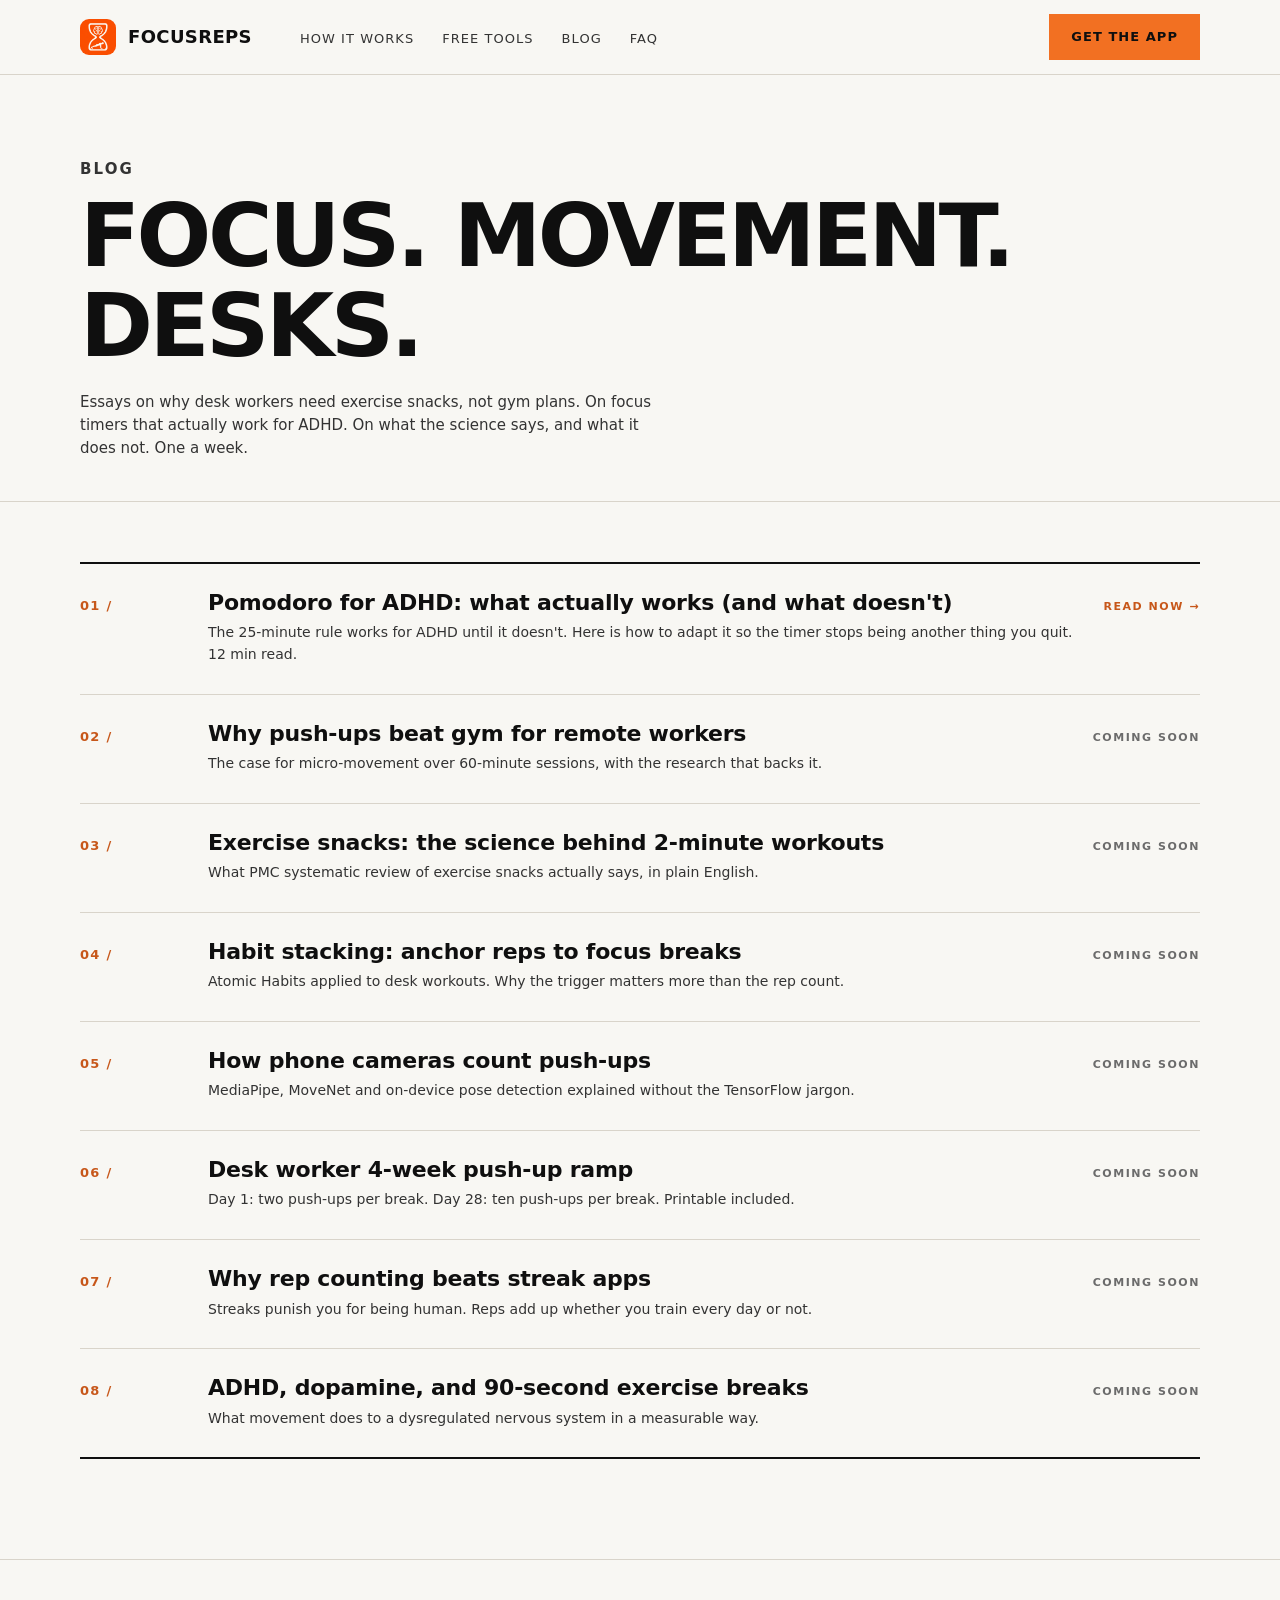
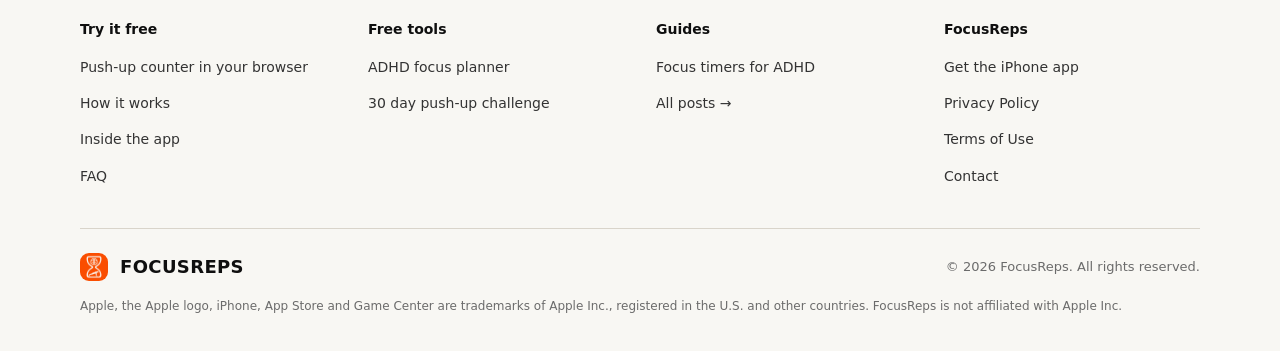
==== blog/index.html @ 4723fe21 "Drop Pomodoro wording, unify footer, move planner URL - Remove "Pomodoro" from home, 30 day challeng" ====
<!doctype html>
<html lang="en">
<head>
<meta charset="utf-8" />
<meta name="viewport" content="width=device-width,initial-scale=1" />
<meta name="theme-color" content="#f8f7f3" />
<title>Blog · FocusReps</title>
<meta name="description" content="Essays on focus, movement, ADHD, and why desk workers need exercise snacks, not gym plans." />
<link rel="canonical" href="https://focusreps.app/blog/" />

<link rel="icon" type="image/png" href="../app-icon.png" />
<link rel="apple-touch-icon" href="../app-icon.png" />


<link rel="stylesheet" href="../styles.css" />
</head>
<body>

<a class="skip" href="#main">Skip to content</a>

<header class="site-header">
  <nav class="nav" aria-label="Primary">
    <a class="brand" href="../index.html" aria-label="FocusReps home">
      <img class="brand-icon" src="../app-icon.png" alt="" width="36" height="36" />
      <span class="brand-name">FocusReps</span>
    </a>
    <ul class="nav-list">
      <li><a href="../#how">How it works</a></li>
      <li><a href="../index.html#tools">Free Tools</a></li>
      <li><a href="index.html">Blog</a></li>
      <li><a href="../#faq">FAQ</a></li>
    </ul>
    <a class="nav-cta" href="https://apps.apple.com/us/app/focus-push-up-set-focusreps/id6827547307?ppid=c766ab44-a775-4fb3-ad46-c6d85a74fd3a">Get the App</a>
  </nav>
</header>

<main id="main">

  <section class="page-head">
    <div class="page-head-inner">
      <p class="eyebrow">Blog</p>
      <h1>Focus. Movement. Desks.</h1>
      <p>Essays on why desk workers need exercise snacks, not gym plans. On focus timers that actually work for ADHD. On what the science says, and what it does not. One a week.</p>
    </div>
  </section>

  <section class="page-list">
    <div class="page-list-inner">

      <article class="list-article" style="cursor:pointer" onclick="location.href='pomodoro-for-adhd/index.html'">
        <span class="idx">01 /</span>
        <div>
          <h2><a href="pomodoro-for-adhd/index.html" style="color:inherit">Pomodoro for ADHD: what actually works (and what doesn't)</a></h2>
          <p>The 25-minute rule works for ADHD until it doesn't. Here is how to adapt it so the timer stops being another thing you quit. 12 min read.</p>
        </div>
        <span class="status live">Read now →</span>
      </article>

      <article class="list-article">
        <span class="idx">02 /</span>
        <div>
          <h2>Why push-ups beat gym for remote workers</h2>
          <p>The case for micro-movement over 60-minute sessions, with the research that backs it.</p>
        </div>
        <span class="status">Coming soon</span>
      </article>

      <article class="list-article">
        <span class="idx">03 /</span>
        <div>
          <h2>Exercise snacks: the science behind 2-minute workouts</h2>
          <p>What PMC systematic review of exercise snacks actually says, in plain English.</p>
        </div>
        <span class="status">Coming soon</span>
      </article>

      <article class="list-article">
        <span class="idx">04 /</span>
        <div>
          <h2>Habit stacking: anchor reps to focus breaks</h2>
          <p>Atomic Habits applied to desk workouts. Why the trigger matters more than the rep count.</p>
        </div>
        <span class="status">Coming soon</span>
      </article>

      <article class="list-article">
        <span class="idx">05 /</span>
        <div>
          <h2>How phone cameras count push-ups</h2>
          <p>MediaPipe, MoveNet and on-device pose detection explained without the TensorFlow jargon.</p>
        </div>
        <span class="status">Coming soon</span>
      </article>

      <article class="list-article">
        <span class="idx">06 /</span>
        <div>
          <h2>Desk worker 4-week push-up ramp</h2>
          <p>Day 1: two push-ups per break. Day 28: ten push-ups per break. Printable included.</p>
        </div>
        <span class="status">Coming soon</span>
      </article>

      <article class="list-article">
        <span class="idx">07 /</span>
        <div>
          <h2>Why rep counting beats streak apps</h2>
          <p>Streaks punish you for being human. Reps add up whether you train every day or not.</p>
        </div>
        <span class="status">Coming soon</span>
      </article>

      <article class="list-article">
        <span class="idx">08 /</span>
        <div>
          <h2>ADHD, dopamine, and 90-second exercise breaks</h2>
          <p>What movement does to a dysregulated nervous system in a measurable way.</p>
        </div>
        <span class="status">Coming soon</span>
      </article>

    </div>
  </section>

</main>

<footer class="site-footer">
  <div class="footer-cols">
    <nav aria-labelledby="ft-try">
      <h3 id="ft-try">Try it free</h3>
      <ul>
        <li><a href="../index.html?demo">Push-up counter in your browser</a></li>
        <li><a href="../index.html#how">How it works</a></li>
        <li><a href="../index.html#showcase">Inside the app</a></li>
        <li><a href="../index.html#faq">FAQ</a></li>
      </ul>
    </nav>
    <nav aria-labelledby="ft-tools">
      <h3 id="ft-tools">Free tools</h3>
      <ul>
        <li><a href="../tools/adhd-focus-planner/index.html">ADHD focus planner</a></li>
        <li><a href="../tools/30-day-pushup-challenge/index.html">30 day push-up challenge</a></li>
      </ul>
    </nav>
    <nav aria-labelledby="ft-blog">
      <h3 id="ft-blog">Guides</h3>
      <ul>
        <li><a href="../blog/pomodoro-for-adhd/index.html">Focus timers for ADHD</a></li>
        <li><a href="../blog/index.html">All posts →</a></li>
      </ul>
    </nav>
    <nav aria-labelledby="ft-app">
      <h3 id="ft-app">FocusReps</h3>
      <ul>
        <li><a href="https://apps.apple.com/us/app/focus-push-up-set-focusreps/id6827547307?ppid=c766ab44-a775-4fb3-ad46-c6d85a74fd3a">Get the iPhone app</a></li>
        <li><a href="https://app.notion.com/p/Privacy-Policy-3d0d6cc99d12807d9302e09c87b76a06" rel="noopener">Privacy Policy</a></li>
        <li><a href="https://app.notion.com/p/Terms-of-Use-3d0d6cc99d12804f85a2ca20c78243a8" rel="noopener">Terms of Use</a></li>
        <li><a href="mailto:pomoc@agilelabs.pl">Contact</a></li>
      </ul>
    </nav>
  </div>
  <div class="footer-bottom">
    <a class="brand" href="../index.html" aria-label="FocusReps home">
      <img class="brand-icon" src="../app-icon.png" alt="" width="28" height="28" style="width:28px;height:28px" />
      <span class="brand-name">FocusReps</span>
    </a>
    <p class="copy">© 2026 FocusReps. All rights reserved.</p>
  </div>
  <p class="footer-legal">Apple, the Apple logo, iPhone, App Store and Game Center are trademarks of Apple Inc., registered in the U.S. and other countries. FocusReps is not affiliated with Apple Inc.</p>
</footer>

</body>
</html>
---- styles.css ----
:root {
  --cream: #f8f7f3;
  --cream-2: #f0efea;
  --ink: #0f0f0f;
  --ink-2: #333333;
  --ink-3: #6b6b6b;
  --line: #d9d4ca;
  --orange: #f27022;
  --orange-dark: #c7571a;
  --orange-light: #fef0e6;
  --max: 1120px;
  --sans: -apple-system, BlinkMacSystemFont, "SF Pro Display", "SF Pro Text", system-ui, "Segoe UI", Roboto, "Helvetica Neue", Arial, sans-serif;
  --mono: var(--sans);
}

* { box-sizing: border-box; }
html { -webkit-text-size-adjust: 100%; scroll-behavior: smooth; }
body {
  margin: 0;
  font-family: var(--sans);
  font-size: 17px;
  line-height: 1.55;
  color: var(--ink);
  background: var(--cream);
  -webkit-font-smoothing: antialiased;
  text-rendering: optimizeLegibility;
}
img, svg { display: block; max-width: 100%; }
a { color: inherit; text-decoration: none; }

.visually-hidden {
  position: absolute; width: 1px; height: 1px; padding: 0; margin: -1px;
  overflow: hidden; clip: rect(0 0 0 0); white-space: nowrap; border: 0;
}
.skip {
  position: absolute; left: -9999px; top: 0;
  background: var(--ink); color: var(--cream); padding: 10px 14px; z-index: 100;
  font-family: var(--mono); font-size: 13px;
}
.skip:focus { left: 10px; top: 10px; }

::selection { background: var(--ink); color: var(--orange); }

/* ========== Header ========== */
.site-header {
  position: sticky; top: 0; z-index: 20;
  background: var(--cream);
  border-bottom: 1px solid var(--line);
}
.nav {
  max-width: calc(var(--max) + 48px); margin: 0 auto; padding: 14px 24px;
  display: flex; align-items: center; gap: 24px;
}
.brand {
  display: flex; align-items: center; gap: 12px;
  font-family: var(--sans); font-weight: 700;
}
.brand-icon {
  width: 36px; height: 36px; border-radius: 9px; display: block;
}
.brand-name {
  font-size: 18px; font-weight: 700;
  text-transform: uppercase; letter-spacing: 0.02em;
}

.nav-list {
  list-style: none; margin: 0 auto 0 24px; padding: 0;
  display: flex; gap: 28px;
}
.nav-list a {
  color: var(--ink-2); font-family: var(--mono); font-size: 13px;
  text-transform: uppercase; letter-spacing: 0.08em; font-weight: 500;
}
.nav-list a:hover { color: var(--orange-dark); }
.nav-cta {
  font-family: var(--mono); font-size: 13px; font-weight: 700;
  text-transform: uppercase; letter-spacing: 0.08em;
  padding: 11px 20px; background: var(--orange); color: var(--ink);
  border: 2px solid var(--orange);
  transition: background .15s ease, border-color .15s ease;
}
.nav-cta:hover { background: var(--ink); border-color: var(--ink); color: var(--orange); }

/* ========== Buttons ========== */
.btn {
  display: inline-flex; align-items: center; justify-content: center; gap: 10px;
  font-family: var(--mono); font-weight: 700; font-size: 14px;
  text-transform: uppercase; letter-spacing: 0.08em;
  padding: 16px 28px; border: 2px solid transparent;
  background: var(--orange); color: var(--ink);
  border-color: var(--orange);
  cursor: pointer; line-height: 1;
  transition: background .15s ease, color .15s ease, border-color .15s ease, transform .1s ease;
}
.btn:hover { background: var(--ink); color: var(--orange); border-color: var(--ink); }
.btn:active { transform: translateY(1px); }
.btn-lg { padding: 20px 32px; font-size: 15px; }
.btn-ghost {
  background: transparent; color: var(--ink); border-color: var(--ink);
}
.btn-ghost:hover { background: var(--ink); color: var(--cream); border-color: var(--ink); }

/* App Store badge (official Apple PNG) */
.appstore-badge {
  display: inline-block; line-height: 0;
  transition: opacity .15s ease, transform .1s ease;
}
.appstore-badge img {
  height: 56px; width: auto; display: block;
}
.appstore-badge:hover { opacity: 0.82; }
.appstore-badge:active { transform: translateY(1px); }

.cta-micro {
  font-family: var(--mono); font-size: 11px; color: var(--ink-3);
  text-transform: uppercase; letter-spacing: 0.12em;
  margin: 14px 0 0;
}

/* ========== Layout helpers ========== */
main > section { padding: 100px 24px; }
.section-head { max-width: 760px; margin: 0 auto 56px; }
.eyebrow {
  display: inline-block; margin: 0 0 16px;
  color: var(--orange-dark);
  font-family: var(--mono); font-size: 12px; font-weight: 700;
  letter-spacing: 0.14em; text-transform: uppercase;
}
h1, h2, h3 { font-family: var(--sans); margin: 0 0 16px; line-height: 1.02; letter-spacing: -0.02em; }
h1 {
  font-size: clamp(56px, 10vw, 140px); font-weight: 700;
  text-transform: uppercase; letter-spacing: -0.04em;
}
.hero-title { font-size: clamp(42px, 6vw, 80px); line-height: 1.0; white-space: nowrap; }
.hero-title em { font-style: normal; color: var(--orange); }
h2 {
  font-size: clamp(36px, 5vw, 64px); font-weight: 700;
  text-transform: uppercase; letter-spacing: -0.03em;
}
h3 { font-size: 20px; font-weight: 700; text-transform: uppercase; letter-spacing: 0.02em; }

/* ========== Hero ========== */
.hero {
  background: var(--cream);
  padding: 48px 24px 64px;
  border-bottom: 1px solid var(--line);
}
.hero-grid {
  width: 100%; max-width: var(--max); margin: 0 auto;
  display: grid; grid-template-columns: 1.2fr 1fr; gap: 60px; align-items: center;
}
.hero-grid > * { min-width: 0; }
.hero-title { margin-bottom: 24px; }
.hero-sub {
  font-family: var(--mono); font-size: clamp(18px, 1.7vw, 22px); line-height: 1.5;
  color: var(--ink-2); max-width: 36ch;
  margin: 0 0 36px;
}
.btn-demo { height: 56px; padding: 0 28px; }
.hero-sub strong { color: var(--ink); font-weight: 500; }
.cta-row { display: flex; flex-wrap: wrap; gap: 14px; align-items: center; margin-bottom: 0; scroll-margin-top: 90px; }

/* ========== Phone frame + live timer ========== */
.phone-visual {
  position: relative;
  display: flex; justify-content: center;
}
.phone-frame {
  position: relative;
  width: 300px;
  background: var(--ink);
  border-radius: 44px;
  padding: 10px;
  box-shadow:
    0 2px 0 var(--line),
    0 40px 60px -30px rgba(0, 0, 0, 0.4);
}
.phone-frame::before {
  content: ""; position: absolute; top: 20px; left: 50%; transform: translateX(-50%);
  width: 100px; height: 28px; background: var(--ink); border-radius: 999px; z-index: 2;
}
.phone-video {
  width: 100%; display: block;
  border-radius: 34px;
  background: var(--ink);
  aspect-ratio: 9 / 19.5;
  object-fit: cover;
}

.phone-screen-live {
  width: 100%; aspect-ratio: 9 / 19.5;
  background: var(--cream);
  border-radius: 34px;
  padding: 54px 20px 24px;
  display: flex; flex-direction: column; align-items: center;
  overflow: hidden;
  position: relative;
}
.live-eyebrow {
  font-family: var(--sans); font-size: 11px; font-weight: 700;
  color: var(--orange); text-transform: uppercase; letter-spacing: 0.14em;
  margin: 6px 0 4px;
}
.live-title {
  font-family: var(--sans); font-size: 22px; font-weight: 700;
  color: var(--ink); text-transform: uppercase; letter-spacing: -0.01em;
  margin: 0 0 22px;
}
.live-ring {
  width: 180px; height: 180px; border-radius: 50%;
  border: 7px solid var(--orange);
  display: grid; place-items: center;
  margin: 0 0 20px;
  position: relative;
}
.live-timer {
  font-family: var(--sans); font-weight: 700; font-size: 38px;
  letter-spacing: -0.03em; color: var(--ink);
  font-variant-numeric: tabular-nums;
  line-height: 1;
}
.live-remaining {
  font-family: var(--sans); font-size: 10px; font-weight: 600;
  color: var(--ink-3); text-transform: uppercase; letter-spacing: 0.14em;
  margin-top: 10px;
}
.live-upnext {
  width: 100%; margin-top: auto;
  background: #fff; border: 1px solid var(--line); border-radius: 14px;
  padding: 10px 12px;
  display: flex; align-items: center; gap: 10px;
  box-shadow: 0 1px 0 rgba(0,0,0,0.03);
}
.live-upnext-icon {
  width: 28px; height: 28px; border-radius: 7px;
  background: var(--orange-light); color: var(--orange);
  display: grid; place-items: center;
  font-family: var(--mono); font-weight: 700; font-size: 14px;
}
.live-upnext-text {
  font-size: 10px; color: var(--ink-2);
  line-height: 1.3;
}
.live-upnext-text .ue {
  font-family: var(--sans); font-size: 8px; font-weight: 700;
  color: var(--ink-3); text-transform: uppercase; letter-spacing: 0.14em;
  display: block;
}
.live-upnext-text .ut {
  display: block; margin-top: 2px; font-weight: 600; color: var(--ink);
  font-size: 11px;
}

/* ========== Pain section ========== */
.pain {
  background: var(--ink); color: var(--cream);
  text-align: left;
  padding: 100px 24px;
}
.pain-inner { max-width: 900px; margin: 0 auto; }
.pain h2 {
  color: var(--cream);
  margin-bottom: 32px;
}
.pain h2 em {
  font-style: normal; color: var(--orange);
}
.pain p {
  font-family: var(--mono); font-size: 16px; line-height: 1.7;
  color: #b5b2ac; margin: 0; max-width: 60ch;
}

/* ========== Rhythm (what's a micro exercise) ========== */
.rhythm { background: var(--cream); padding: 100px 24px 0; text-align: left; }
.rhythm + .how { padding-top: 24px; }
.rhythm-inner { max-width: 900px; margin: 0 auto; }
.rhythm-inner > h2 { margin-bottom: 32px; }
.rhythm-inner > h2 em { font-style: normal; color: var(--orange); }
.rhythm-inner > p {
  font-family: var(--mono); font-size: 16px; line-height: 1.7;
  color: var(--ink-2); margin: 0 0 20px; max-width: 60ch;
}
.rhythm-inner > p:last-of-type { margin-bottom: 48px; }
.rhythm-inner > p strong { color: var(--ink); font-weight: 600; }
.rhythm-inner > p em { font-style: italic; }
.rhythm-timeline {
  display: grid;
  grid-template-columns: 2fr 1fr 2fr 1fr 0.6fr;
  gap: 10px;
  margin: 0;
}
.rhythm-block {
  border: 2px solid var(--ink);
  padding: 12px 14px;
  display: flex; flex-direction: row; align-items: center; gap: 12px;
  min-height: 64px;
  font-family: var(--mono);
  text-transform: uppercase; letter-spacing: 0.08em;
}
.rhythm-block .rb-icon {
  display: inline-flex; align-items: center; justify-content: center;
  width: 32px; height: 32px; flex: 0 0 32px;
}
.rhythm-block .rb-icon svg { width: 100%; height: 100%; display: block; }
.rhythm-block .rb-label {
  font-size: 13px; font-weight: 700;
  line-height: 1.1;
}
.rhythm-block .rb-meta {
  font-size: 11px; opacity: 0.75;
  margin-left: auto;
}
.rhythm-block.is-focus {
  background: var(--ink); color: var(--cream);
}
.rhythm-block.is-break {
  background: var(--orange); color: var(--ink);
  border-color: var(--ink);
  position: relative;
}
.rhythm-block.is-break::after {
  content: "";
  position: absolute;
  inset: -2px -2px auto -2px;
  height: 6px;
  background: var(--ink);
}
.rhythm-block.is-dots {
  background: transparent;
  color: var(--ink-3);
  border-style: dashed;
  border-color: var(--line);
  justify-content: center;
  font-size: 18px; letter-spacing: 0.3em;
  padding: 12px 6px;
}
.rhythm-block.is-dots .rb-label { font-size: 16px; }
.rhythm-axis {
  font-family: var(--mono); font-size: 11px;
  text-transform: uppercase; letter-spacing: 0.12em;
  color: var(--ink-3);
  text-align: right;
  margin: 10px 0 0;
  padding-right: 2px;
}
.rhythm-sum {
  margin: 32px 0 0;
  font-family: var(--mono); font-size: 16px; line-height: 1.7;
  color: var(--ink-2); max-width: 60ch;
}
.rhythm-sum strong { color: var(--ink); font-weight: 700; }

/* ========== How it works (monospace sequence) ========== */
.how { background: var(--cream); }
.steps {
  max-width: var(--max); margin: 0 auto; padding: 0;
  list-style: none;
  display: grid; grid-template-columns: repeat(4, 1fr); gap: 20px;
}
.steps li {
  display: flex; flex-direction: column;
  background: #fff;
  border: 1px solid var(--line);
  border-radius: 20px;
  padding: 28px 24px;
}
.step-num {
  font-family: var(--sans); font-size: 30px; font-weight: 800;
  line-height: 1; letter-spacing: -0.01em; text-transform: uppercase;
  color: var(--orange);
  margin-bottom: 20px;
}
.steps h3 {
  margin: 0 0 8px;
  font-size: 21px; line-height: 1.15;
  text-transform: none; letter-spacing: -0.01em;
}
.steps p {
  color: var(--ink-2); margin: 0 0 20px;
  font-size: 15px; line-height: 1.5;
}
.step-tag {
  margin-top: auto;
  font-family: var(--mono); font-size: 11px; font-weight: 600; letter-spacing: 0.14em;
  text-transform: uppercase; color: var(--ink-3);
}
@media (max-width: 1080px) {
  .steps { grid-template-columns: repeat(2, 1fr); }
}

/* ========== Get the app (text band) ========== */
.get-app { background: var(--cream); text-align: center; }
.get-app-inner { max-width: 760px; margin: 0 auto; }
.get-app h2 { font-size: clamp(32px, 4.4vw, 52px); margin-bottom: 20px; }
.get-app p {
  margin: 0 auto 32px; max-width: 58ch;
  font-size: clamp(17px, 1.6vw, 20px); line-height: 1.55; color: var(--ink-2);
}
.get-app .appstore-badge { display: inline-block; }
.get-app .appstore-badge img { height: 60px; }

/* ========== See it in action ========== */
.showcase {
  background: var(--cream);
  padding: 100px 24px;
  border-top: 1px solid var(--line);
}
.showcase-grid {
  max-width: 100%; margin: 0 auto; padding: 0 24px 20px;
  display: flex; gap: 20px;
  overflow-x: auto;
  scroll-snap-type: x mandatory;
  scrollbar-color: var(--ink) var(--cream-2);
  justify-content: center;
}
@media (max-width: 1180px) {
  .showcase-grid { justify-content: flex-start; }
}
.showcase-item {
  margin: 0;
  flex: 0 0 220px;
  scroll-snap-align: start;
  display: flex; flex-direction: column; align-items: center;
  gap: 18px;
}
.showcase-phone {
  position: relative;
  width: 220px;
  background: var(--ink);
  border-radius: 36px;
  padding: 8px;
  box-shadow: 0 2px 0 var(--line), 0 30px 50px -25px rgba(0, 0, 0, 0.4);
}
.showcase-phone img {
  width: 100%; height: auto; display: block;
  border-radius: 28px;
}
.showcase-caption {
  text-align: center;
  font-family: var(--mono); font-size: 11px; line-height: 1.5;
  color: var(--ink-2);
  text-transform: uppercase; letter-spacing: 0.08em;
}
.showcase-caption strong {
  display: block; margin-bottom: 4px;
  color: var(--orange-dark); font-weight: 700;
  font-size: 11px; letter-spacing: 0.14em;
}

/* ========== Features ========== */
.features { background: var(--cream-2); }
.feature-grid {
  max-width: var(--max); margin: 0 auto;
  display: grid; grid-template-columns: repeat(3, 1fr); gap: 2px;
  background: var(--line);
  border: 1px solid var(--line);
}
.feature {
  background: var(--cream); padding: 36px 28px;
  transition: background .15s ease;
}
.feature:hover { background: var(--cream-2); }
.feature-num {
  font-family: var(--mono); font-size: 11px; font-weight: 700;
  letter-spacing: 0.14em; color: var(--orange-dark);
  margin-bottom: 20px;
  display: block;
}
.feature h3 { margin-bottom: 10px; font-size: 18px; }
.feature p { color: var(--ink-2); margin: 0; font-size: 15px; }

/* ========== Receipt stats ========== */
.stats {
  background: var(--cream);
}
.stats-inner {
  max-width: 820px; margin: 0 auto;
  font-family: var(--mono);
}
.stats-head {
  font-family: var(--mono); font-size: 12px; letter-spacing: 0.14em;
  text-transform: uppercase; color: var(--ink-3);
  padding-bottom: 20px;
  border-bottom: 2px solid var(--ink);
  margin-bottom: 0;
  display: flex; justify-content: space-between;
}
.stat-rows {
  list-style: none; margin: 0; padding: 0;
}
.stat-rows li {
  display: grid;
  grid-template-columns: 1fr auto;
  gap: 20px;
  padding: 20px 0;
  border-bottom: 1px dashed var(--line);
  font-family: var(--mono);
  font-size: 15px;
  align-items: baseline;
}
.stat-rows li:last-child { border-bottom: 2px solid var(--ink); }
.stat-key {
  color: var(--ink-2);
  text-transform: uppercase; letter-spacing: 0.1em;
  font-size: 13px;
}
.stat-val {
  color: var(--ink); font-weight: 700;
  font-variant-numeric: tabular-nums;
  font-size: 17px;
}
.stat-val em {
  font-style: normal; color: var(--orange-dark); font-weight: 700;
}

/* ========== Not for you ========== */
.notforyou { background: var(--cream); }
.not-list {
  list-style: none; padding: 0;
  max-width: 820px; margin: 0 auto;
  border-top: 2px solid var(--ink);
}
.not-list li {
  padding: 22px 0;
  border-bottom: 1px solid var(--line);
  color: var(--ink-2);
  font-size: 16px;
  display: grid;
  grid-template-columns: 60px 1fr;
  gap: 20px;
  align-items: baseline;
}
.not-list li::before {
  content: "NO";
  font-family: var(--mono); font-size: 12px; font-weight: 700;
  letter-spacing: 0.14em; color: var(--orange-dark);
}

/* ========== Free tools teaser ========== */
.tools-teaser { background: var(--cream-2); }
.tools-grid {
  max-width: var(--max); margin: 0 auto;
  display: grid; grid-template-columns: repeat(2, 1fr); gap: 20px;
}
.tool-card {
  background: var(--cream);
  border: 1px solid var(--line);
  padding: 28px;
  display: flex; flex-direction: column;
  transition: border-color .15s ease, transform .15s ease;
}
.tool-card:hover { border-color: var(--ink); transform: translateY(-2px); }
.tool-card .tool-tag {
  font-family: var(--mono); font-size: 11px; font-weight: 700;
  letter-spacing: 0.14em; color: var(--orange-dark);
  text-transform: uppercase;
  margin-bottom: 16px;
}
.tool-card h3 { margin-bottom: 10px; font-size: 20px; text-transform: none; letter-spacing: -0.01em; }
.tool-card p { color: var(--ink-2); margin: 0 0 20px; font-size: 15px; flex: 1; }
.tool-card .tool-cta {
  font-family: var(--mono); font-size: 12px; font-weight: 700;
  letter-spacing: 0.1em; color: var(--ink);
  text-transform: uppercase;
  margin-top: auto;
}
.tool-card .tool-cta.disabled { color: var(--ink-3); }

/* ========== FAQ ========== */
.faq { background: var(--cream-2); }
.faq-list { max-width: 820px; margin: 0 auto; border-top: 2px solid var(--ink); }
details {
  border-bottom: 1px solid var(--line);
  padding: 24px 0;
}
summary {
  cursor: pointer; font-weight: 600; font-size: 18px;
  list-style: none; display: flex; justify-content: space-between; align-items: center; gap: 20px;
  padding: 2px 0;
  font-family: var(--sans);
  letter-spacing: -0.01em;
}
summary::-webkit-details-marker { display: none; }
summary::after {
  content: "+"; color: var(--orange-dark); font-size: 24px; font-weight: 400;
  font-family: var(--mono); line-height: 1;
  transition: transform .2s ease;
}
details[open] summary::after { content: "–"; }
details p {
  color: var(--ink-2); margin: 14px 0 0;
  font-family: var(--mono); font-size: 14px; line-height: 1.7;
}

/* ========== Final CTA ========== */
.final-cta {
  text-align: center;
  background: var(--ink); color: var(--cream);
  padding: 120px 24px;
}
.final-cta h2 { color: var(--cream); margin-bottom: 20px; }
.final-cta h2 em { font-style: normal; color: var(--orange); }
.final-cta p {
  color: #b5b2ac; margin: 0 auto 36px; max-width: 44ch;
  font-family: var(--mono); font-size: 14px; line-height: 1.7;
}
.final-cta-row {
  display: inline-flex; gap: 14px; align-items: center; flex-wrap: wrap; justify-content: center;
}
.final-cta .appstore-badge img { height: 56px; }
.final-cta .btn-demo:hover { background: var(--cream); color: var(--ink); border-color: var(--cream); }
.final-cta .cta-micro { color: #808080; margin-top: 24px; }

/* ========== Waitlist form ========== */
.waitlist {
  display: flex; flex-wrap: wrap; gap: 10px;
  width: 100%; max-width: 520px;
  margin: 0;
}
.waitlist .wl-field {
  flex: 1 1 180px; min-width: 0;
}
.waitlist input {
  width: 100%;
  font-family: var(--mono); font-size: 14px;
  padding: 14px 16px;
  border: 2px solid var(--ink);
  background: var(--cream);
  color: var(--ink);
  border-radius: 0;
  outline: none;
  transition: border-color 0.15s, background 0.15s;
}
.waitlist input::placeholder { color: var(--ink-3); text-transform: none; }
.waitlist input:focus {
  border-color: var(--orange);
  background: #fff;
}
.waitlist button {
  font-family: var(--mono); font-weight: 700; font-size: 14px;
  text-transform: uppercase; letter-spacing: 0.08em;
  padding: 14px 24px;
  background: var(--orange); color: var(--ink);
  border: 2px solid var(--orange);
  border-radius: 0;
  cursor: pointer;
  transition: background 0.15s ease, border-color 0.15s ease, color 0.15s ease;
  white-space: nowrap;
}
.waitlist button:hover { background: var(--ink); border-color: var(--ink); color: var(--orange); }
.waitlist button:active { transform: translateY(1px); }
.waitlist button:disabled { opacity: 0.6; cursor: wait; }
.waitlist .wl-status {
  flex-basis: 100%;
  font-family: var(--mono); font-size: 12px;
  text-transform: uppercase; letter-spacing: 0.06em;
  color: var(--ink-3);
  min-height: 1em;
  margin: 2px 2px 0;
}
.waitlist .wl-status.is-ok { color: var(--orange-dark); }
.waitlist .wl-status.is-err { color: #b00020; }

/* Dark variant inside .final-cta */
.final-cta .waitlist { margin: 0 auto; justify-content: center; }
.final-cta .waitlist input {
  background: #1a1a1a;
  border-color: var(--cream);
  color: var(--cream);
}
.final-cta .waitlist input::placeholder { color: #7a7a7a; }
.final-cta .waitlist input:focus {
  border-color: var(--orange);
  background: #000;
}
.final-cta .waitlist button:hover { background: var(--cream); border-color: var(--cream); color: var(--ink); }
.final-cta .waitlist .wl-status { color: #808080; }
.final-cta .waitlist .wl-status.is-ok { color: var(--orange); }

/* ========== Footer ========== */
.site-footer {
  border-top: 1px solid var(--line);
  padding: 36px 24px; background: var(--cream);
}
/* Multi-column footer (home) */
.footer-cols {
  max-width: var(--max); margin: 0 auto; padding: 24px 0 40px;
  display: grid; grid-template-columns: repeat(4, 1fr); gap: 32px;
}
.footer-cols h3 {
  margin: 0 0 14px; font-size: 14px; font-weight: 700; letter-spacing: 0; text-transform: none; line-height: 1.3;
}
.site-footer .footer-cols ul { list-style: none; margin: 0; padding: 0; display: grid; gap: 10px; }
.site-footer .footer-cols a { font-size: 14px; color: var(--ink-2); }
.site-footer .footer-cols a:hover { color: var(--orange-dark); }
.footer-bottom {
  max-width: var(--max); margin: 0 auto; padding-top: 24px;
  border-top: 1px solid var(--line);
  display: flex; flex-wrap: wrap; gap: 16px; align-items: center; justify-content: space-between;
  font-size: 13px;
}
.footer-legal {
  max-width: var(--max); margin: 16px auto 0;
  font-size: 12px; line-height: 1.5; color: var(--ink-3);
}
@media (max-width: 760px) {
  .footer-cols { grid-template-columns: repeat(2, 1fr); }
}
.footer-linkbtn {
  border: 0; background: none; padding: 0; cursor: pointer;
  font: inherit; font-size: 14px; color: var(--ink-2); text-align: left;
}
.footer-linkbtn:hover { color: var(--orange-dark); }

/* Cookie consent */
.cookie-banner {
  position: fixed; left: 16px; right: 16px; bottom: 16px; z-index: 50;
  max-width: 720px; margin: 0 auto;
  display: flex; flex-wrap: wrap; gap: 16px; align-items: center; justify-content: space-between;
  padding: 18px 20px; border-radius: 16px;
  background: var(--ink); color: var(--cream);
  box-shadow: 0 20px 50px rgba(0,0,0,.3);
}
.cookie-banner[hidden] { display: none; }
.cookie-banner p { margin: 0; flex: 1 1 320px; font-size: 14px; line-height: 1.5; }
.cookie-banner a { text-decoration: underline; }
.cookie-actions { display: flex; gap: 10px; }
.cookie-banner .btn { padding: 12px 20px; font-size: 13px; }
.cookie-banner .btn-ghost { color: var(--cream); border-color: #5e5e66; }
.cookie-banner .btn-ghost:hover { background: var(--cream); color: var(--ink); }
.footer-inner {
  max-width: var(--max); margin: 0 auto;
  display: flex; flex-wrap: wrap; gap: 20px;
  align-items: center; justify-content: space-between;
  font-family: var(--mono); font-size: 12px;
  text-transform: uppercase; letter-spacing: 0.08em;
}
.site-footer nav ul {
  list-style: none; margin: 0; padding: 0;
  display: flex; flex-wrap: wrap; gap: 24px;
}
.site-footer nav a { color: var(--ink-3); }
.site-footer nav a:hover { color: var(--ink); }
.copy { color: var(--ink-3); margin: 0; }

/* ========== Subpage styles (blog, tools) ========== */
.page-head {
  padding: 80px 24px 40px;
  background: var(--cream);
  border-bottom: 1px solid var(--line);
}
.page-head-inner {
  max-width: var(--max); margin: 0 auto;
}
.page-head h1 {
  font-size: clamp(44px, 7vw, 88px);
  margin: 10px 0 20px;
}
.page-head p {
  font-family: var(--mono); font-size: 15px; color: var(--ink-2);
  max-width: 60ch; margin: 0;
}
.page-list {
  padding: 60px 24px 100px;
  background: var(--cream);
}
.page-list-inner {
  max-width: var(--max); margin: 0 auto;
}
.list-article {
  display: grid;
  grid-template-columns: 100px 1fr auto;
  gap: 28px;
  padding: 28px 0;
  border-top: 1px solid var(--line);
  align-items: baseline;
}
.list-article:first-child { border-top: 2px solid var(--ink); }
.list-article:last-child { border-bottom: 2px solid var(--ink); }
.list-article .idx {
  font-family: var(--mono); font-size: 13px; font-weight: 700;
  color: var(--orange-dark); letter-spacing: 0.1em;
}
.list-article h2 {
  margin: 0 0 8px; font-size: 22px;
  text-transform: none; letter-spacing: -0.01em;
}
.list-article p { color: var(--ink-2); margin: 0; font-size: 14px; }
.list-article .status {
  font-family: var(--mono); font-size: 11px; font-weight: 700;
  letter-spacing: 0.14em; text-transform: uppercase;
  color: var(--ink-3);
  justify-self: end;
}
.list-article .status.live { color: var(--orange-dark); }

/* ========== Download tool page ========== */
.tool-page {
  background: var(--cream);
  padding: 60px 24px 100px;
}
.tool-page-inner {
  max-width: 820px; margin: 0 auto;
}
.tool-page-header {
  display: grid;
  grid-template-columns: 1fr 240px;
  gap: 48px;
  align-items: start;
  padding-bottom: 48px;
  border-bottom: 2px solid var(--ink);
}
.tool-page-header .tool-copy h1 {
  font-size: clamp(40px, 6vw, 68px);
  text-transform: none; letter-spacing: -0.03em;
  margin-bottom: 20px;
  line-height: 1.02;
}
.tool-page-header .tool-copy h1 em {
  font-style: normal; color: var(--orange);
}
.tool-page-header .tool-copy .lede {
  font-family: var(--mono); font-size: 15px; line-height: 1.7;
  color: var(--ink-2); margin: 0 0 32px;
}
.tool-page-header .tool-copy strong { color: var(--ink); font-weight: 500; }
.download-row {
  display: flex; flex-wrap: wrap; gap: 14px; align-items: center;
}
.download-micro {
  font-family: var(--mono); font-size: 11px; color: var(--ink-3);
  text-transform: uppercase; letter-spacing: 0.12em;
  margin: 14px 0 0;
}
.pdf-preview {
  background: var(--ink);
  padding: 10px;
  display: flex; align-items: center; justify-content: center;
}
.pdf-preview-page {
  background: #fff;
  width: 100%; aspect-ratio: 8.5 / 11;
  padding: 24px 20px;
  font-family: var(--mono); font-size: 7px;
  color: #333;
  line-height: 1.3;
  position: relative;
  overflow: hidden;
}
.pdf-preview-page .pp-title {
  font-family: var(--sans); font-size: 14px; font-weight: 700;
  text-transform: uppercase; letter-spacing: -0.01em;
  color: #0f0f0f;
  margin-bottom: 2px;
}
.pdf-preview-page .pp-sub {
  font-family: var(--mono); font-size: 7px;
  color: #c7571a; letter-spacing: 0.1em;
  text-transform: uppercase;
  margin-bottom: 14px;
}
.pdf-preview-page .pp-section-head {
  font-family: var(--mono); font-size: 7px; font-weight: 700;
  letter-spacing: 0.12em; color: #c7571a;
  text-transform: uppercase;
  margin: 10px 0 4px;
}
.pdf-preview-page .pp-line {
  display: block; border-bottom: 0.5px solid #ccc;
  height: 10px; margin-bottom: 4px;
}
.pdf-preview-page .pp-grid {
  display: grid; grid-template-columns: repeat(5, 1fr); gap: 3px;
  margin-top: 4px;
}
.pdf-preview-page .pp-cell {
  aspect-ratio: 1; border: 0.5px solid #999;
}
.pdf-preview-page .pp-cell.on { background: #f27022; border-color: #f27022; }

.pdf-preview-page .pp-grid-30 {
  display: grid; grid-template-columns: repeat(5, 1fr); gap: 2px;
  margin-top: 4px;
}
.pdf-preview-page .pp-grid-30 .pp-cell {
  aspect-ratio: 1.3;
  display: flex; align-items: center; justify-content: center;
  font-family: var(--sans); font-size: 10px; font-weight: 700;
  color: #0f0f0f;
  border: 0.5px solid #0f0f0f;
  background: #fff;
}
.pdf-preview-page .pp-grid-30 .pp-cell.rest {
  background: transparent; color: #999;
  border-style: dashed; border-color: #999;
  font-size: 9px;
}
.pdf-preview-page .pp-grid-30 .pp-cell.final {
  background: #f27022; border-color: #0f0f0f; color: #0f0f0f;
}

.tool-section {
  padding: 56px 0;
  border-bottom: 1px solid var(--line);
}
.tool-section:last-child { border-bottom: 0; }
.tool-section h2 {
  font-size: clamp(28px, 3.4vw, 36px);
  text-transform: uppercase; letter-spacing: -0.02em;
  margin-bottom: 32px;
}
.tool-section p {
  font-family: var(--sans); font-size: 17px; line-height: 1.7;
  color: var(--ink-2); margin: 0 0 20px;
}
.tool-sheet-list, .tool-step-list, .tool-who-list {
  list-style: none; padding: 0; margin: 0;
  border-top: 2px solid var(--ink);
}
.tool-sheet-list li, .tool-step-list li, .tool-who-list li {
  display: grid;
  grid-template-columns: 80px 1fr;
  gap: 24px;
  padding: 22px 0;
  border-bottom: 1px solid var(--line);
  align-items: baseline;
}
.tool-sheet-list .tag, .tool-step-list .tag, .tool-who-list .tag {
  font-family: var(--mono); font-size: 12px; font-weight: 700;
  color: var(--orange-dark); letter-spacing: 0.14em;
  text-transform: uppercase;
}
.tool-sheet-list h3, .tool-step-list h3, .tool-who-list h3 {
  margin: 0 0 6px;
  font-size: 18px;
  text-transform: none; letter-spacing: -0.01em;
}
.tool-sheet-list p, .tool-step-list p, .tool-who-list p {
  margin: 0; color: var(--ink-2); font-size: 15px; line-height: 1.6;
}
.tool-tips {
  background: var(--cream-2);
  padding: 32px 36px;
  border-left: 4px solid var(--orange);
  margin-top: 36px;
}
.tool-tips h3 {
  font-size: 14px; margin: 0 0 16px;
  color: var(--ink); letter-spacing: 0.1em;
}
.tool-tips ul {
  list-style: none; padding: 0; margin: 0;
}
.tool-tips li {
  font-family: var(--mono); font-size: 13px; line-height: 1.7;
  color: var(--ink-2);
  padding: 6px 0 6px 20px; position: relative;
}
.tool-tips li::before {
  content: "·"; position: absolute; left: 4px;
  color: var(--orange); font-weight: 700;
}
.tool-tips li strong { color: var(--ink); font-weight: 700; }

/* ========== Article (blog post) ========== */
.article {
  background: var(--cream);
  padding: 60px 24px 100px;
}
.article-inner {
  max-width: 720px; margin: 0 auto;
}
.article-eyebrow {
  font-family: var(--mono); font-size: 12px; font-weight: 700;
  color: var(--orange-dark); letter-spacing: 0.14em; text-transform: uppercase;
  margin: 0 0 20px;
}
.article h1 {
  font-size: clamp(40px, 6vw, 68px);
  text-transform: none; letter-spacing: -0.03em;
  margin-bottom: 20px;
  line-height: 1.02;
}
.article h1 em {
  font-style: normal; color: var(--orange);
}
.article .lede {
  font-family: var(--sans); font-size: 20px; line-height: 1.5;
  color: var(--ink-2); max-width: 60ch;
  margin: 0 0 32px;
}
.article-meta {
  display: flex; flex-wrap: wrap; gap: 24px;
  padding: 18px 0;
  border-top: 2px solid var(--ink);
  border-bottom: 1px solid var(--line);
  margin-bottom: 48px;
  font-family: var(--mono); font-size: 12px;
  text-transform: uppercase; letter-spacing: 0.1em;
  color: var(--ink-3);
}
.article-meta strong { color: var(--ink); font-weight: 700; }

.article .tldr {
  background: var(--cream-2);
  border-left: 4px solid var(--orange);
  padding: 24px 28px;
  margin: 32px 0 48px;
}
.article .tldr-label {
  display: block;
  font-family: var(--mono); font-size: 11px; font-weight: 700;
  color: var(--orange-dark); letter-spacing: 0.14em;
  text-transform: uppercase;
  margin-bottom: 10px;
}
.article .tldr h2 {
  font-size: 22px; margin: 0 0 14px;
  text-transform: none; letter-spacing: -0.01em;
}
.article .tldr ul { margin-bottom: 0; }

.article h2 {
  font-size: clamp(28px, 3.6vw, 40px);
  text-transform: none; letter-spacing: -0.02em;
  margin: 60px 0 20px;
  line-height: 1.1;
}
.article h3 {
  font-family: var(--sans); font-size: 20px; font-weight: 700;
  text-transform: none; letter-spacing: -0.01em;
  margin: 36px 0 14px;
  color: var(--ink);
}

.article p {
  font-family: var(--sans); font-size: 18px; line-height: 1.72;
  color: var(--ink-2); margin: 0 0 20px;
}
.article p strong { color: var(--ink); font-weight: 600; }
.article a {
  color: var(--ink); text-decoration: underline;
  text-decoration-color: var(--orange);
  text-decoration-thickness: 2px;
  text-underline-offset: 3px;
  transition: color .15s ease;
}
.article a:hover { color: var(--orange-dark); }

.article ul, .article ol { padding-left: 24px; margin: 0 0 24px; }
.article li {
  font-size: 18px; line-height: 1.65; margin-bottom: 10px;
  color: var(--ink-2);
}
.article li::marker { color: var(--orange); font-weight: 700; }
.article li strong { color: var(--ink); font-weight: 600; }

.article blockquote {
  margin: 32px 0;
  padding: 24px 28px;
  border-left: 4px solid var(--ink);
  background: var(--cream-2);
  font-family: var(--sans);
  font-style: italic;
  font-size: 19px; line-height: 1.5;
  color: var(--ink);
}
.article blockquote cite {
  display: block;
  margin-top: 10px;
  font-family: var(--mono); font-size: 11px; font-style: normal;
  color: var(--ink-3); letter-spacing: 0.14em;
  text-transform: uppercase;
}

.article .cta-card {
  margin: 56px 0;
  padding: 36px;
  background: var(--ink); color: var(--cream);
  display: flex; flex-direction: column; align-items: flex-start; gap: 20px;
}
.article .cta-card h3 {
  color: var(--cream);
  font-size: clamp(24px, 3vw, 32px);
  text-transform: uppercase; letter-spacing: -0.02em;
  margin: 0;
}
.article .cta-card h3 em { font-style: normal; color: var(--orange); }
.article .cta-card p {
  color: #b5b2ac;
  font-family: var(--mono); font-size: 14px; line-height: 1.6;
  margin: 0;
}
.article .cta-card .appstore-badge img { height: 56px; }

.article .faq-item {
  padding: 20px 0;
  border-bottom: 1px solid var(--line);
}
.article .faq-item:first-of-type { border-top: 2px solid var(--ink); margin-top: 12px; }
.article .faq-item h3 {
  margin: 0 0 10px;
  font-size: 18px;
  font-weight: 600;
  letter-spacing: -0.01em;
  text-transform: none;
}
.article .faq-item p {
  margin: 0;
  font-family: var(--mono); font-size: 14px; line-height: 1.7;
}

.article .disclaimer {
  margin-top: 48px;
  padding: 20px 24px;
  border: 1px solid var(--line);
  background: var(--cream-2);
  color: var(--ink-3);
  font-family: var(--mono); font-size: 13px; line-height: 1.6;
}
.article .disclaimer strong { color: var(--ink); font-weight: 700; }

.article-nav {
  max-width: 720px; margin: 48px auto 0;
  display: flex; justify-content: space-between; gap: 20px;
  padding-top: 32px;
  border-top: 2px solid var(--ink);
  font-family: var(--mono); font-size: 12px; font-weight: 700;
  text-transform: uppercase; letter-spacing: 0.1em;
}
.article-nav a { color: var(--ink); }
.article-nav a:hover { color: var(--orange-dark); }

/* ========== Responsive ========== */
@media (max-width: 920px) {
  .hero-grid { grid-template-columns: 1fr; gap: 48px; }
  .phone-visual { order: -1; }
  .phone-frame { width: 240px; }
  .feature-grid { grid-template-columns: 1fr; }
  .tools-grid { grid-template-columns: 1fr; }
  .nav-list { display: none; }
  h1 { font-size: clamp(44px, 14vw, 80px); }
  .list-article {
    grid-template-columns: 60px 1fr;
    gap: 16px;
  }
  .list-article .status { grid-column: 2; justify-self: start; margin-top: 6px; }
}
@media (max-width: 560px) {
  main > section { padding: 72px 20px; }
  .hero { padding: 32px 20px 48px; }
  .steps { grid-template-columns: 1fr; }
  .nav { padding: 10px 20px; gap: 10px; }
  .brand-name { display: none; }
  .footer-inner { flex-direction: column; align-items: flex-start; }
  .cta-row { flex-direction: column; align-items: stretch; }
  .btn, .appstore-badge { width: 100%; }
  .appstore-badge { justify-content: center; }
  .waitlist { flex-direction: column; }
  .waitlist .wl-field { flex: 1 1 auto; }
  .waitlist button { width: 100%; }
  .rhythm-timeline { grid-template-columns: 1fr; }
  .rhythm-axis { text-align: left; }
}

.featured-badges { text-align: left; padding: 24px 16px; }
.featured-badges a { display: inline-block; margin: 0 8px; vertical-align: middle; }
.featured-badges img { display: inline-block; vertical-align: middle; }

@media (max-width: 640px) {
  .featured-badges {
    display: grid;
    grid-template-columns: 1fr 1fr;
    gap: 10px;
    padding: 16px;
  }
  .featured-badges a {
    margin: 0;
    display: flex;
    align-items: center;
    justify-content: center;
    min-height: 56px;
  }
  .featured-badges img {
    max-width: 100%;
    width: auto;
    height: auto;
    max-height: 42px;
    margin: 0;
  }
}
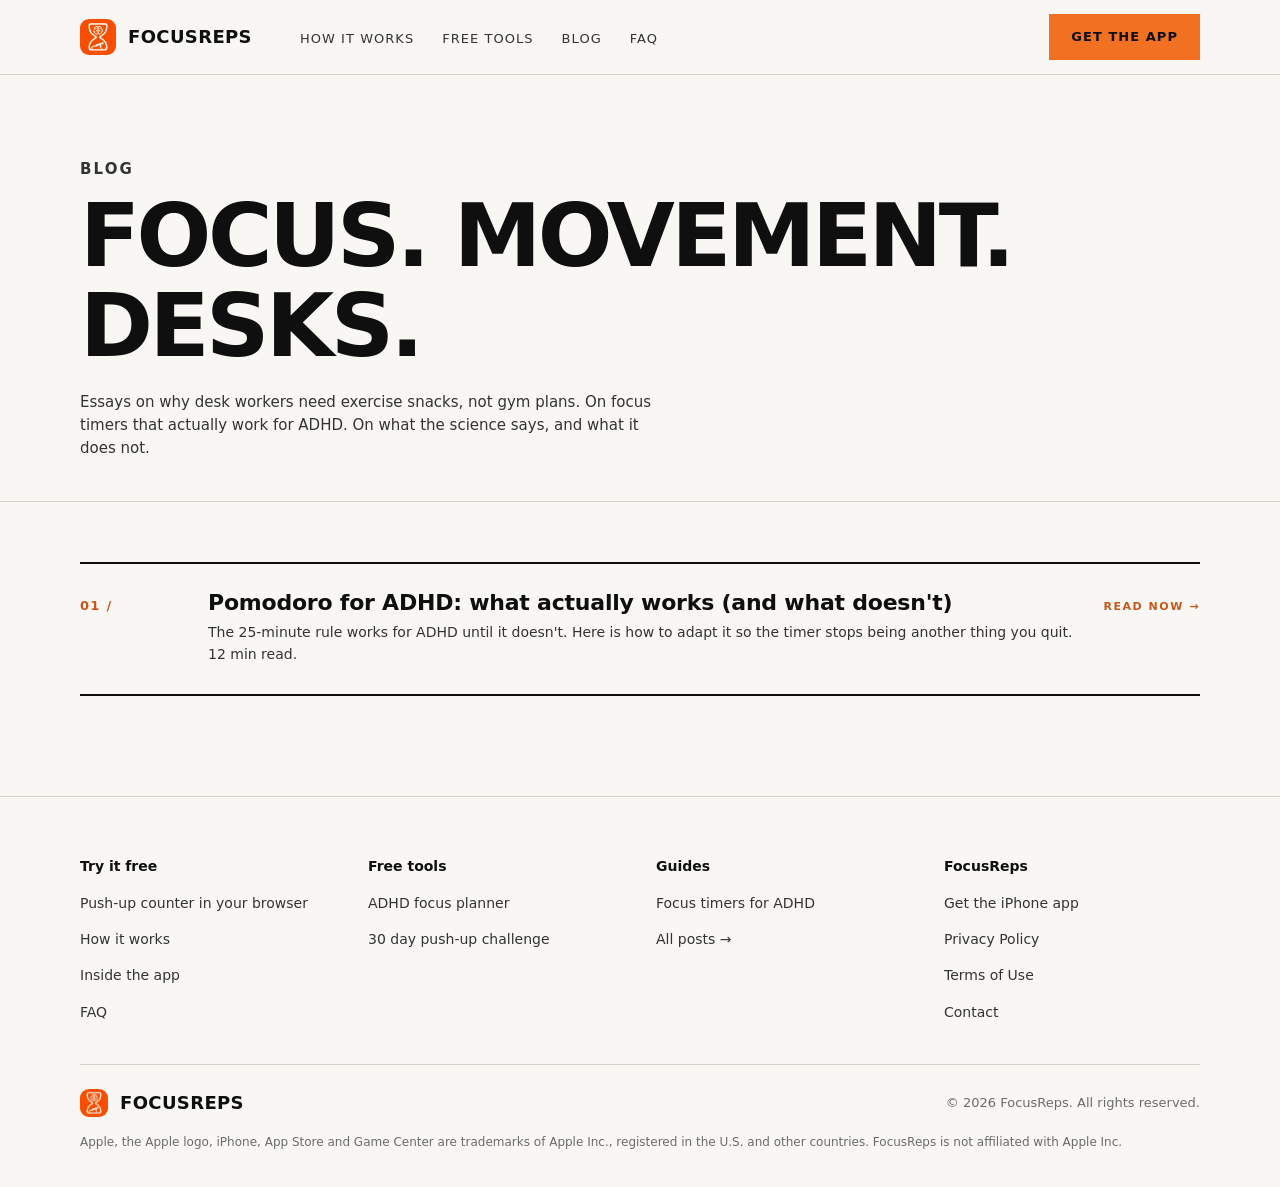
==== commit ad7818e4: "Homepage copy refresh, Deep Focus screen, science section, EN cookie banner - Cookie banner: new Eng" ====
--- a/blog/index.html
+++ b/blog/index.html
@@ -40,7 +40,7 @@
     <div class="page-head-inner">
       <p class="eyebrow">Blog</p>
       <h1>Focus. Movement. Desks.</h1>
-      <p>Essays on why desk workers need exercise snacks, not gym plans. On focus timers that actually work for ADHD. On what the science says, and what it does not. One a week.</p>
+      <p>Essays on why desk workers need exercise snacks, not gym plans. On focus timers that actually work for ADHD. On what the science says, and what it does not.</p>
     </div>
   </section>
 
@@ -56,7 +56,7 @@
         <span class="status live">Read now →</span>
       </article>
 
-      <article class="list-article">
+      <article class="list-article" hidden>
         <span class="idx">02 /</span>
         <div>
           <h2>Why push-ups beat gym for remote workers</h2>
@@ -65,7 +65,7 @@
         <span class="status">Coming soon</span>
       </article>
 
-      <article class="list-article">
+      <article class="list-article" hidden>
         <span class="idx">03 /</span>
         <div>
           <h2>Exercise snacks: the science behind 2-minute workouts</h2>
@@ -74,7 +74,7 @@
         <span class="status">Coming soon</span>
       </article>
 
-      <article class="list-article">
+      <article class="list-article" hidden>
         <span class="idx">04 /</span>
         <div>
           <h2>Habit stacking: anchor reps to focus breaks</h2>
@@ -83,7 +83,7 @@
         <span class="status">Coming soon</span>
       </article>
 
-      <article class="list-article">
+      <article class="list-article" hidden>
         <span class="idx">05 /</span>
         <div>
           <h2>How phone cameras count push-ups</h2>
@@ -92,7 +92,7 @@
         <span class="status">Coming soon</span>
       </article>
 
-      <article class="list-article">
+      <article class="list-article" hidden>
         <span class="idx">06 /</span>
         <div>
           <h2>Desk worker 4-week push-up ramp</h2>
@@ -101,7 +101,7 @@
         <span class="status">Coming soon</span>
       </article>
 
-      <article class="list-article">
+      <article class="list-article" hidden>
         <span class="idx">07 /</span>
         <div>
           <h2>Why rep counting beats streak apps</h2>
@@ -110,7 +110,7 @@
         <span class="status">Coming soon</span>
       </article>
 
-      <article class="list-article">
+      <article class="list-article" hidden>
         <span class="idx">08 /</span>
         <div>
           <h2>ADHD, dopamine, and 90-second exercise breaks</h2>
@@ -153,7 +153,7 @@
       <h3 id="ft-app">FocusReps</h3>
       <ul>
         <li><a href="https://apps.apple.com/us/app/focus-push-up-set-focusreps/id6827547307?ppid=c766ab44-a775-4fb3-ad46-c6d85a74fd3a">Get the iPhone app</a></li>
-        <li><a href="https://app.notion.com/p/Privacy-Policy-3d0d6cc99d12807d9302e09c87b76a06" rel="noopener">Privacy Policy</a></li>
+        <li><a href="https://agilelabs.pl/apps/privacy_policy" rel="noopener">Privacy Policy</a></li>
         <li><a href="https://app.notion.com/p/Terms-of-Use-3d0d6cc99d12804f85a2ca20c78243a8" rel="noopener">Terms of Use</a></li>
         <li><a href="mailto:pomoc@agilelabs.pl">Contact</a></li>
       </ul>
--- a/styles.css
+++ b/styles.css
@@ -359,16 +359,18 @@
 }
 .steps li {
   display: flex; flex-direction: column;
-  background: #fff;
+  aspect-ratio: 1 / 1;
+  background: var(--cream-2);
   border: 1px solid var(--line);
-  border-radius: 20px;
-  padding: 28px 24px;
-}
+  padding: 24px 22px;
+  transition: border-color .15s ease, transform .15s ease;
+}
+.steps li:hover { border-color: var(--ink); transform: translateY(-2px); }
 .step-num {
-  font-family: var(--sans); font-size: 30px; font-weight: 800;
-  line-height: 1; letter-spacing: -0.01em; text-transform: uppercase;
-  color: var(--orange);
-  margin-bottom: 20px;
+  font-family: var(--sans); font-size: 26px; font-weight: 800;
+  line-height: 1; letter-spacing: 0.02em; text-transform: uppercase;
+  color: var(--orange-dark);
+  margin-bottom: 18px;
 }
 .steps h3 {
   margin: 0 0 8px;
@@ -389,15 +391,45 @@
 }
 
 /* ========== Get the app (text band) ========== */
-.get-app { background: var(--cream); text-align: center; }
+.get-app { background: var(--cream); text-align: left; }
 .get-app-inner { max-width: 760px; margin: 0 auto; }
 .get-app h2 { font-size: clamp(32px, 4.4vw, 52px); margin-bottom: 20px; }
 .get-app p {
-  margin: 0 auto 32px; max-width: 58ch;
+  margin: 0 0 32px;
   font-size: clamp(17px, 1.6vw, 20px); line-height: 1.55; color: var(--ink-2);
-}
-.get-app .appstore-badge { display: inline-block; }
-.get-app .appstore-badge img { height: 60px; }
+  text-align: justify; hyphens: auto;
+}
+.get-app .appstore-badge { display: table; margin: 0 auto; }
+
+/* ========== The science (serif, distinct from the rest) ========== */
+.science {
+  background: var(--cream);
+  border-top: 1px solid var(--line); border-bottom: 1px solid var(--line);
+  padding: 100px 24px;
+  font-family: ui-serif, "New York", Georgia, "Times New Roman", serif;
+}
+.science h2 { font-family: inherit; font-weight: 700; letter-spacing: -0.01em; }
+.science-lead {
+  margin: 16px 0 0; max-width: 52ch;
+  font-size: clamp(17px, 1.6vw, 19px); line-height: 1.55; color: var(--ink-2);
+}
+.science-grid {
+  max-width: var(--max); margin: 48px auto 0;
+  display: grid; grid-template-columns: repeat(4, 1fr); gap: 20px;
+}
+.science-card {
+  background: var(--cream-2); border: 1px solid var(--line);
+  padding: 28px 24px; display: flex; flex-direction: column; gap: 10px;
+}
+.science-num {
+  font-size: clamp(44px, 5vw, 60px); line-height: 1; font-weight: 700;
+  color: var(--orange-dark);
+}
+.science-card p { margin: 0; font-size: 18px; line-height: 1.4; color: var(--ink); }
+.science-card cite { margin-top: auto; font-size: 14px; color: var(--ink-2); }
+@media (max-width: 900px) { .science-grid { grid-template-columns: repeat(2, 1fr); } }
+@media (max-width: 520px) { .science-grid { grid-template-columns: 1fr; } }
+.get-app .appstore-badge img { height: 60px; margin: 0 auto; }
 
 /* ========== See it in action ========== */
 .showcase {
@@ -601,8 +633,8 @@
 .final-cta h2 { color: var(--cream); margin-bottom: 20px; }
 .final-cta h2 em { font-style: normal; color: var(--orange); }
 .final-cta p {
-  color: #b5b2ac; margin: 0 auto 36px; max-width: 44ch;
-  font-family: var(--mono); font-size: 14px; line-height: 1.7;
+  color: #d6d3cd; margin: 0 auto 36px; max-width: 46ch;
+  font-family: var(--sans); font-size: clamp(17px, 1.6vw, 20px); line-height: 1.55;
 }
 .final-cta-row {
   display: inline-flex; gap: 14px; align-items: center; flex-wrap: wrap; justify-content: center;
@@ -777,6 +809,8 @@
 }
 .list-article:first-child { border-top: 2px solid var(--ink); }
 .list-article:last-child { border-bottom: 2px solid var(--ink); }
+.list-article[hidden] { display: none; }
+.list-article:has(+ .list-article[hidden]) { border-bottom: 2px solid var(--ink); }
 .list-article .idx {
   font-family: var(--mono); font-size: 13px; font-weight: 700;
   color: var(--orange-dark); letter-spacing: 0.1em;
@@ -1149,7 +1183,12 @@
 @media (max-width: 560px) {
   main > section { padding: 72px 20px; }
   .hero { padding: 32px 20px 48px; }
-  .steps { grid-template-columns: 1fr; }
+  .steps { gap: 12px; grid-template-columns: 1fr; }
+  .steps li { padding: 18px 16px; min-width: 0; }
+  .step-num { font-size: 22px; margin-bottom: 12px; }
+  .steps h3 { font-size: 16px; }
+  .steps p { font-size: 13px; line-height: 1.4; margin-bottom: 12px; }
+  .step-tag { font-size: 9px; letter-spacing: 0.1em; }
   .nav { padding: 10px 20px; gap: 10px; }
   .brand-name { display: none; }
   .footer-inner { flex-direction: column; align-items: flex-start; }
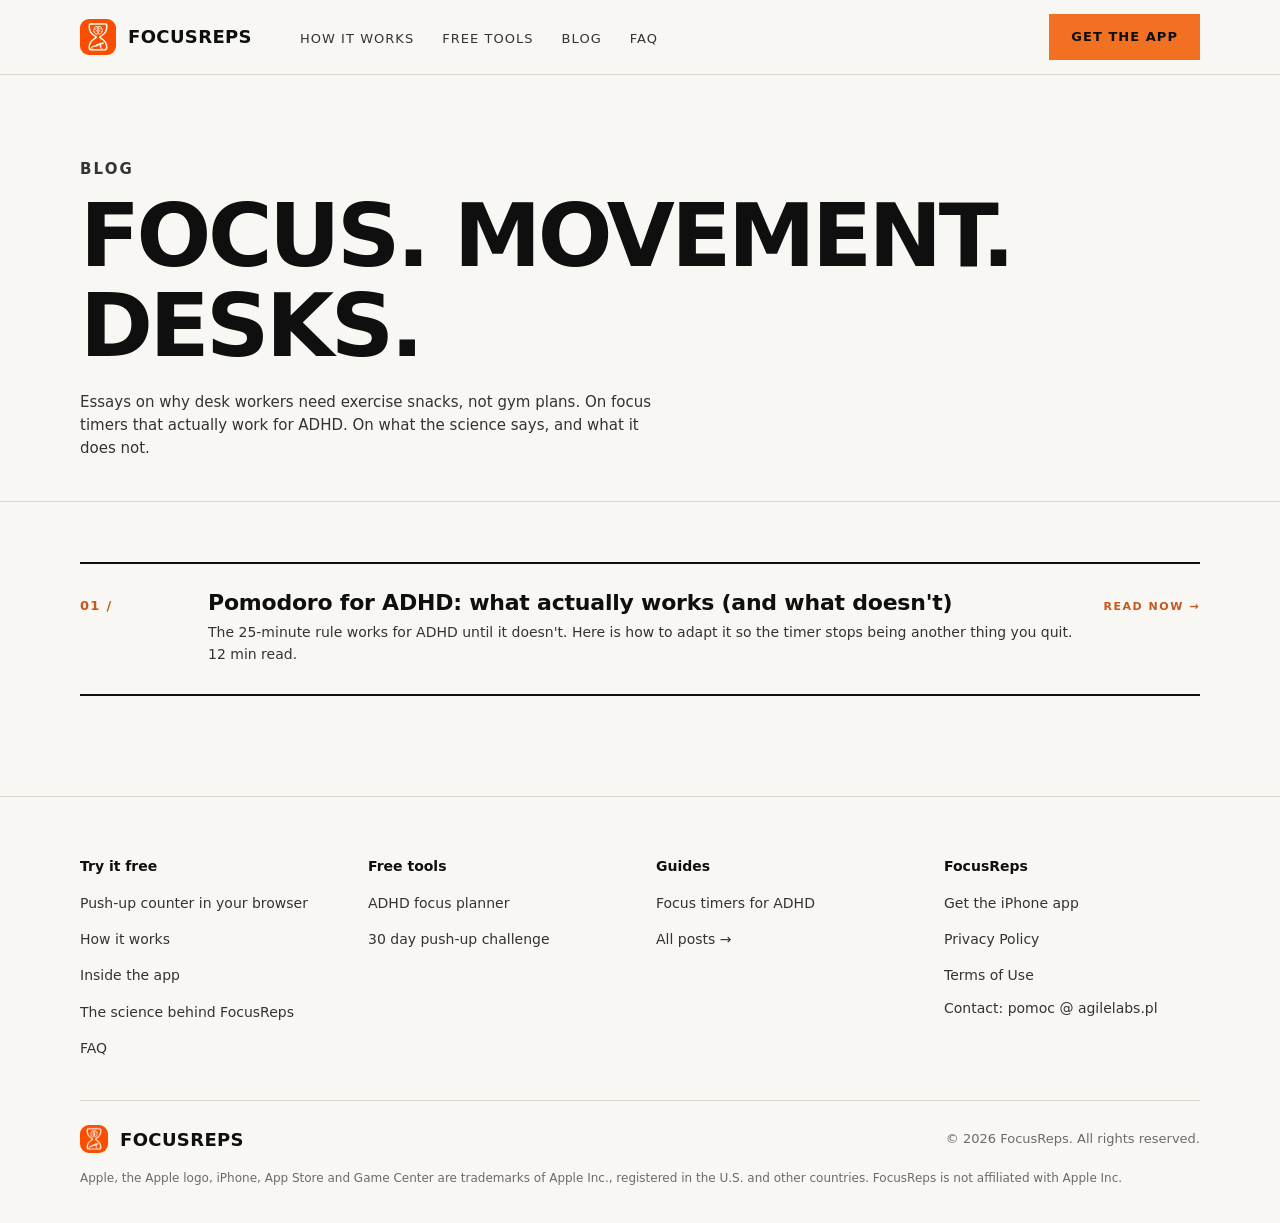
==== commit 098bde51: "No italics, orange key word per heading, science link and obfuscated contact in footer - Remove all " ====
--- a/blog/index.html
+++ b/blog/index.html
@@ -132,6 +132,7 @@
         <li><a href="../index.html?demo">Push-up counter in your browser</a></li>
         <li><a href="../index.html#how">How it works</a></li>
         <li><a href="../index.html#showcase">Inside the app</a></li>
+        <li><a href="../index.html#science">The science behind FocusReps</a></li>
         <li><a href="../index.html#faq">FAQ</a></li>
       </ul>
     </nav>
@@ -155,7 +156,7 @@
         <li><a href="https://apps.apple.com/us/app/focus-push-up-set-focusreps/id6827547307?ppid=c766ab44-a775-4fb3-ad46-c6d85a74fd3a">Get the iPhone app</a></li>
         <li><a href="https://agilelabs.pl/apps/privacy_policy" rel="noopener">Privacy Policy</a></li>
         <li><a href="https://app.notion.com/p/Terms-of-Use-3d0d6cc99d12804f85a2ca20c78243a8" rel="noopener">Terms of Use</a></li>
-        <li><a href="mailto:pomoc@agilelabs.pl">Contact</a></li>
+        <li class="footer-contact">Contact: pomoc<span class="at" aria-label="at"></span>agilelabs.pl</li>
       </ul>
     </nav>
   </div>
--- a/styles.css
+++ b/styles.css
@@ -26,6 +26,8 @@
   text-rendering: optimizeLegibility;
 }
 img, svg { display: block; max-width: 100%; }
+/* No italics anywhere on the site */
+em, i, cite, address, dfn, var, blockquote { font-style: normal; }
 a { color: inherit; text-decoration: none; }
 
 .visually-hidden {
@@ -282,7 +284,7 @@
 }
 .rhythm-inner > p:last-of-type { margin-bottom: 48px; }
 .rhythm-inner > p strong { color: var(--ink); font-weight: 600; }
-.rhythm-inner > p em { font-style: italic; }
+.rhythm-inner > p em { font-style: normal; }
 .rhythm-timeline {
   display: grid;
   grid-template-columns: 2fr 1fr 2fr 1fr 0.6fr;
@@ -401,14 +403,17 @@
 }
 .get-app .appstore-badge { display: table; margin: 0 auto; }
 
-/* ========== The science (serif, distinct from the rest) ========== */
+/* ========== The science ========== */
 .science {
   background: var(--cream);
   border-top: 1px solid var(--line); border-bottom: 1px solid var(--line);
   padding: 100px 24px;
-  font-family: ui-serif, "New York", Georgia, "Times New Roman", serif;
-}
-.science h2 { font-family: inherit; font-weight: 700; letter-spacing: -0.01em; }
+}
+/* Footer contact: "@" injected by CSS so the address never appears in HTML */
+.site-footer .footer-contact { font-size: 14px; color: var(--ink-2); }
+.footer-contact .at::before { content: " @ "; white-space: pre; }
+/* One key word per heading in orange */
+h1 em, h2 em { color: var(--orange); }
 .science-lead {
   margin: 16px 0 0; max-width: 52ch;
   font-size: clamp(17px, 1.6vw, 19px); line-height: 1.55; color: var(--ink-2);
@@ -1095,7 +1100,7 @@
   border-left: 4px solid var(--ink);
   background: var(--cream-2);
   font-family: var(--sans);
-  font-style: italic;
+  font-style: normal;
   font-size: 19px; line-height: 1.5;
   color: var(--ink);
 }
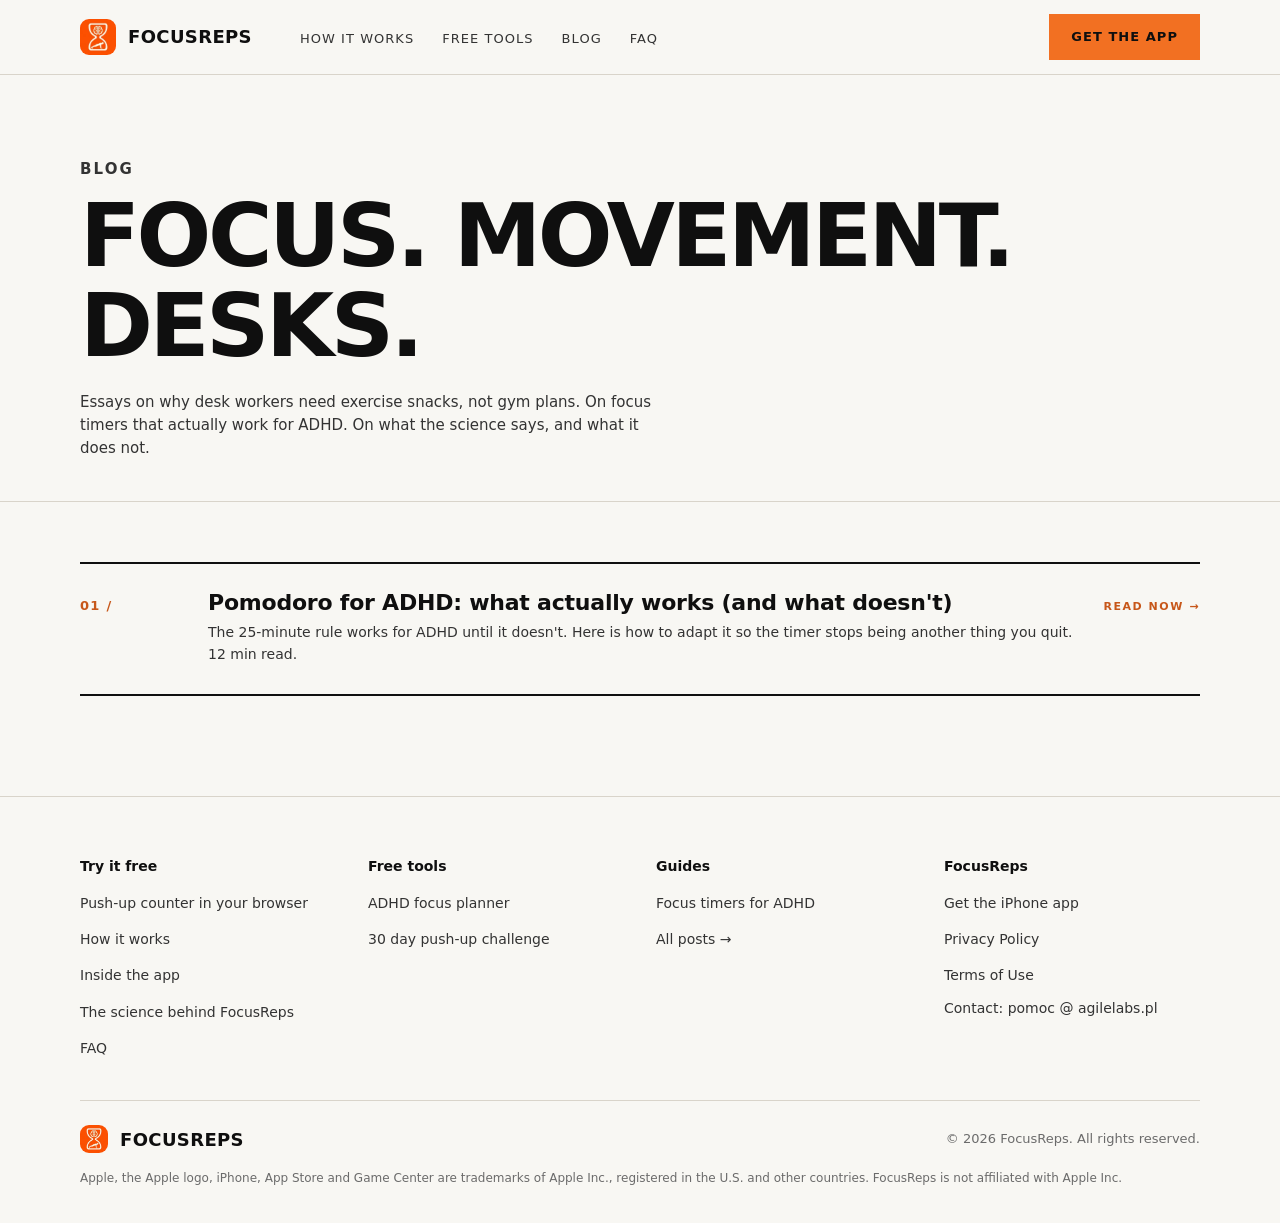
==== commit d7a7421d: "SEO basics: robots, sitemap, llms.txt, 404, smart app banner, clean URLs, light icons, richer schema" ====
--- a/blog/index.html
+++ b/blog/index.html
@@ -8,8 +8,9 @@
 <meta name="description" content="Essays on focus, movement, ADHD, and why desk workers need exercise snacks, not gym plans." />
 <link rel="canonical" href="https://focusreps.app/blog/" />
 
-<link rel="icon" type="image/png" href="../app-icon.png" />
-<link rel="apple-touch-icon" href="../app-icon.png" />
+<link rel="icon" type="image/png" sizes="32x32" href="/favicon-32.png" />
+<link rel="apple-touch-icon" href="/apple-touch-icon.png" />
+<meta name="apple-itunes-app" content="app-id=6827547307" />
 
 
 <link rel="stylesheet" href="../styles.css" />
@@ -20,14 +21,14 @@
 
 <header class="site-header">
   <nav class="nav" aria-label="Primary">
-    <a class="brand" href="../index.html" aria-label="FocusReps home">
-      <img class="brand-icon" src="../app-icon.png" alt="" width="36" height="36" />
+    <a class="brand" href="/" aria-label="FocusReps home">
+      <img class="brand-icon" src="/icon-96.webp" alt="" width="36" height="36" />
       <span class="brand-name">FocusReps</span>
     </a>
     <ul class="nav-list">
       <li><a href="../#how">How it works</a></li>
-      <li><a href="../index.html#tools">Free Tools</a></li>
-      <li><a href="index.html">Blog</a></li>
+      <li><a href="/#tools">Free Tools</a></li>
+      <li><a href="/blog/">Blog</a></li>
       <li><a href="../#faq">FAQ</a></li>
     </ul>
     <a class="nav-cta" href="https://apps.apple.com/us/app/focus-push-up-set-focusreps/id6827547307?ppid=c766ab44-a775-4fb3-ad46-c6d85a74fd3a">Get the App</a>
@@ -50,7 +51,7 @@
       <article class="list-article" style="cursor:pointer" onclick="location.href='pomodoro-for-adhd/index.html'">
         <span class="idx">01 /</span>
         <div>
-          <h2><a href="pomodoro-for-adhd/index.html" style="color:inherit">Pomodoro for ADHD: what actually works (and what doesn't)</a></h2>
+          <h2><a href="/blog/pomodoro-for-adhd/" style="color:inherit">Pomodoro for ADHD: what actually works (and what doesn't)</a></h2>
           <p>The 25-minute rule works for ADHD until it doesn't. Here is how to adapt it so the timer stops being another thing you quit. 12 min read.</p>
         </div>
         <span class="status live">Read now →</span>
@@ -129,25 +130,25 @@
     <nav aria-labelledby="ft-try">
       <h3 id="ft-try">Try it free</h3>
       <ul>
-        <li><a href="../index.html?demo">Push-up counter in your browser</a></li>
-        <li><a href="../index.html#how">How it works</a></li>
-        <li><a href="../index.html#showcase">Inside the app</a></li>
-        <li><a href="../index.html#science">The science behind FocusReps</a></li>
-        <li><a href="../index.html#faq">FAQ</a></li>
+        <li><a href="/?demo">Push-up counter in your browser</a></li>
+        <li><a href="/#how">How it works</a></li>
+        <li><a href="/#showcase">Inside the app</a></li>
+        <li><a href="/#science">The science behind FocusReps</a></li>
+        <li><a href="/#faq">FAQ</a></li>
       </ul>
     </nav>
     <nav aria-labelledby="ft-tools">
       <h3 id="ft-tools">Free tools</h3>
       <ul>
-        <li><a href="../tools/adhd-focus-planner/index.html">ADHD focus planner</a></li>
-        <li><a href="../tools/30-day-pushup-challenge/index.html">30 day push-up challenge</a></li>
+        <li><a href="/tools/adhd-focus-planner/">ADHD focus planner</a></li>
+        <li><a href="/tools/30-day-pushup-challenge/">30 day push-up challenge</a></li>
       </ul>
     </nav>
     <nav aria-labelledby="ft-blog">
       <h3 id="ft-blog">Guides</h3>
       <ul>
-        <li><a href="../blog/pomodoro-for-adhd/index.html">Focus timers for ADHD</a></li>
-        <li><a href="../blog/index.html">All posts →</a></li>
+        <li><a href="/blog/pomodoro-for-adhd/">Focus timers for ADHD</a></li>
+        <li><a href="/blog/">All posts →</a></li>
       </ul>
     </nav>
     <nav aria-labelledby="ft-app">
@@ -161,8 +162,8 @@
     </nav>
   </div>
   <div class="footer-bottom">
-    <a class="brand" href="../index.html" aria-label="FocusReps home">
-      <img class="brand-icon" src="../app-icon.png" alt="" width="28" height="28" style="width:28px;height:28px" />
+    <a class="brand" href="/" aria-label="FocusReps home">
+      <img class="brand-icon" src="/icon-96.webp" alt="" width="28" height="28" style="width:28px;height:28px" />
       <span class="brand-name">FocusReps</span>
     </a>
     <p class="copy">© 2026 FocusReps. All rights reserved.</p>
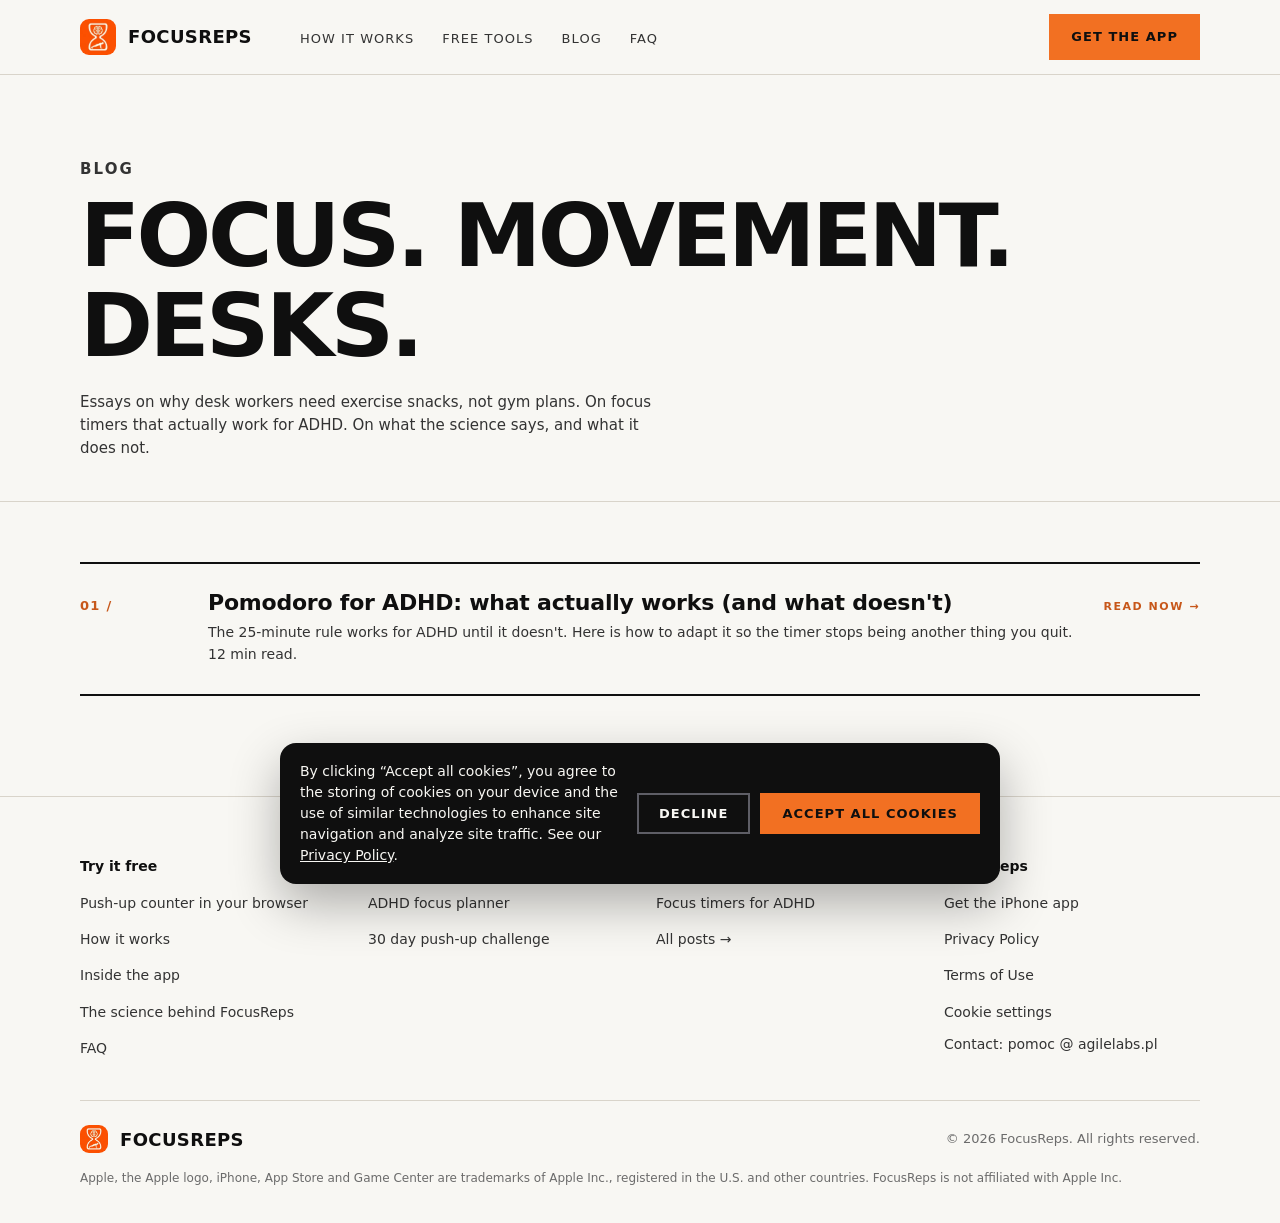
==== commit 1c659f85: "Shared analytics.js on all pages: consent banner, App Store click placement, PDF downloads, 404 Co-A" ====
--- a/blog/index.html
+++ b/blog/index.html
@@ -14,6 +14,7 @@
 
 
 <link rel="stylesheet" href="../styles.css" />
+<script src="/analytics.js" defer></script>
 </head>
 <body>
 
@@ -157,6 +158,7 @@
         <li><a href="https://apps.apple.com/us/app/focus-push-up-set-focusreps/id6827547307?ppid=c766ab44-a775-4fb3-ad46-c6d85a74fd3a">Get the iPhone app</a></li>
         <li><a href="https://agilelabs.pl/apps/privacy_policy" rel="noopener">Privacy Policy</a></li>
         <li><a href="https://app.notion.com/p/Terms-of-Use-3d0d6cc99d12804f85a2ca20c78243a8" rel="noopener">Terms of Use</a></li>
+        <li><button type="button" class="footer-linkbtn" data-cookie-settings>Cookie settings</button></li>
         <li class="footer-contact">Contact: pomoc<span class="at" aria-label="at"></span>agilelabs.pl</li>
       </ul>
     </nav>
